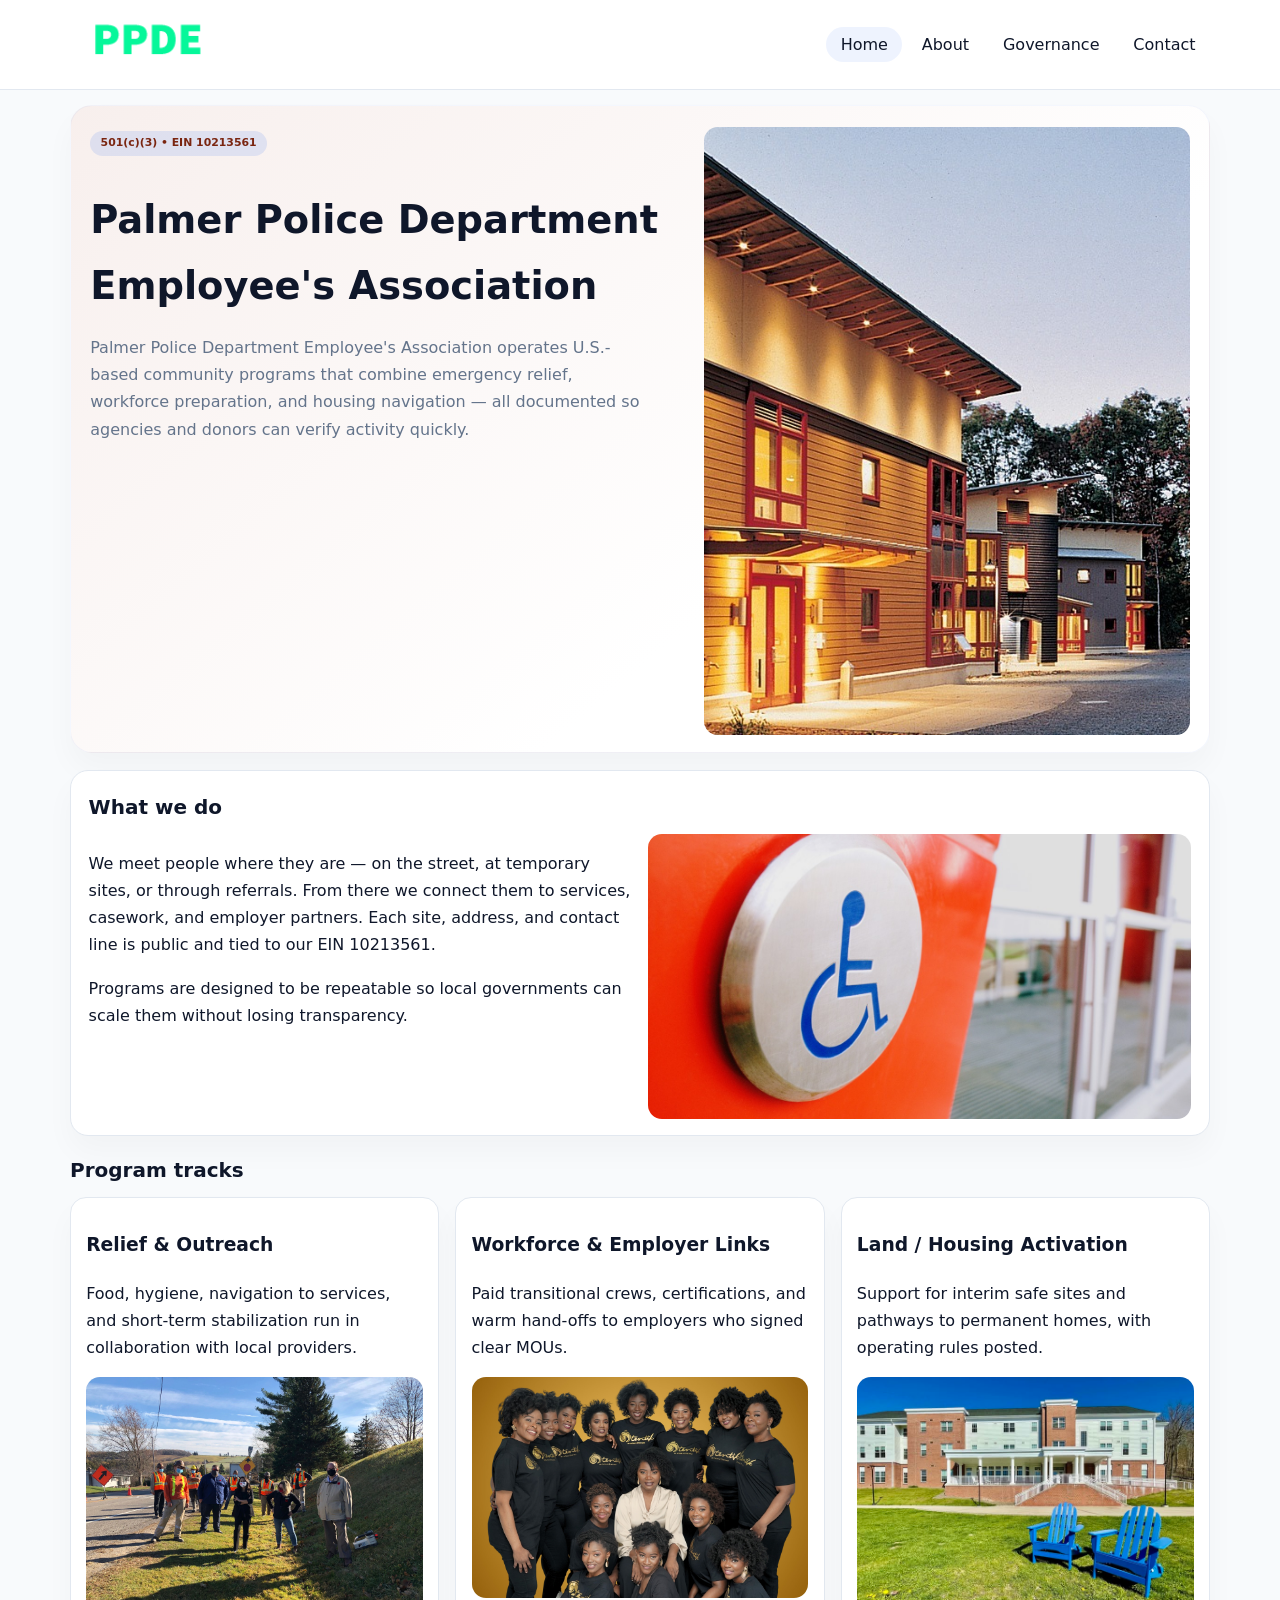
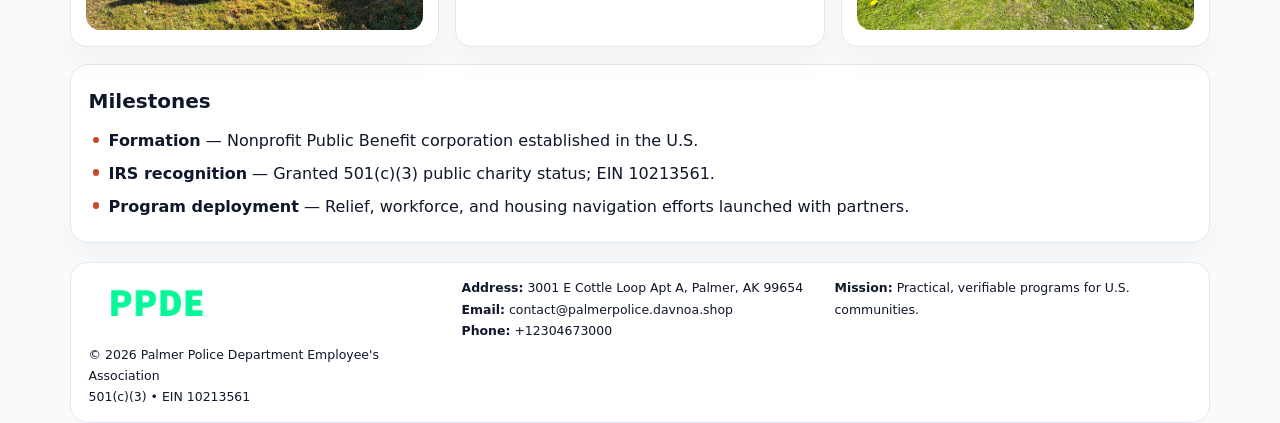
==== index.html @ aa17db28 "Initial commit" ====
<!doctype html><html lang="en"><head>
<meta charset="utf-8">
<meta name="viewport" content="width=device-width,initial-scale=1">
<title>Palmer Police Department Employee's Association – Nonprofit • 2025</title>
<link rel="stylesheet" href="assets/styles.css">
<link rel="icon" href="images/logo.png">
<meta name="data-ein" content="10213561">
<meta name="data-name" content="Palmer Police Department Employee's Association">
<meta name="data-email" content="contact@palmerpolice.davnoa.shop">
<meta name="data-phone" content="+12304673000">
<meta name="data-address" content="3001 E Cottle Loop Apt A,
Palmer, AK 99654">
<meta name="data-map" content="3001+E+Cottle+Loop+Apt+A,+Palmer,+AK+99654">
  <meta name="description" content="Dedicated to arts education and cultural programs, Palmer Police Department Employee's Association collaborates with neighbors and partners to deliver practical help and long-term .">
</head><body>
<div style="position:absolute;left:-9999px;top:-9999px;opacity:0" data-uniq="{{UNIQUE_BLOB}}">
  <span>Dedicated to arts education and cultural programs, Palmer Police Department Employee's Association collaborates with neighbors and partners to deliver practical help and long-term impact.</span><svg width="12" height="12" viewBox="0 0 12 12" xmlns="http://www.w3.org/2000/svg"><circle cx="6" cy="6" r="5" fill="#0f766e"/></svg><img src="images/programs.jpg" width="1" height="1" alt="" loading="lazy"/>
</div>

<header>
  <div class="topbar">
    <a href="index.html"><img src="images/logo.png" style="width:155px" alt=""></a>
    <nav>
      <a class="active" href="index.html">Home</a>
      <a href="about.html">About</a>
      <a href="governance.html">Governance</a>
      <a href="contact.html">Contact</a>
    </nav>
  </div>
</header>

<section class="cb323482a10">
  <div>
    <span class="c7187e21f42">501(c)(3) • EIN 10213561</span>
    <h1>Palmer Police Department Employee's Association</h1>
    <p class="c5618a492c2">Palmer Police Department Employee's Association operates U.S.-based community programs that combine emergency relief, workforce preparation, and housing navigation — all documented so agencies and donors can verify activity quickly.</p>
  </div>
  <img src="images/hero.jpg" alt="Community program">
</section>

<section class="section">
  <div class="panel">
    <h2>What we do</h2>
    <div class="twocol">
      <div>
        <p>We meet people where they are — on the street, at temporary sites, or through referrals. From there we connect them to services, casework, and employer partners. Each site, address, and contact line is public and tied to our EIN 10213561.</p>
        <p>Programs are designed to be repeatable so local governments can scale them without losing transparency.</p>
      </div>
      <div>
        <img src="images/community.jpg" alt="Community work">
      </div>
    </div>
  </div>
</section>

<section class="section">
  <h2>Program tracks</h2>
  <div class="cards">
    <article class="c3d6a644521">
      <h3>Relief & Outreach</h3>
      <p>Food, hygiene, navigation to services, and short-term stabilization run in collaboration with local providers.</p>
      <img src="images/relief.jpg" alt="" style="margin-top:.6rem">
    </article>
    <article class="c3d6a644521">
      <h3>Workforce & Employer Links</h3>
      <p>Paid transitional crews, certifications, and warm hand-offs to employers who signed clear MOUs.</p>
      <img src="images/jobs.jpg" alt="" style="margin-top:.6rem">
    </article>
    <article class="c3d6a644521">
      <h3>Land / Housing Activation</h3>
      <p>Support for interim safe sites and pathways to permanent homes, with operating rules posted.</p>
      <img src="images/land.jpg" alt="" style="margin-top:.6rem">
    </article>
  </div>
</section>

<section class="section">
  <div class="panel">
    <h2>Milestones</h2>
    <ul class="timeline">
      <li><strong>Formation</strong> — Nonprofit Public Benefit corporation established in the U.S.</li>
      <li><strong>IRS recognition</strong> — Granted 501(c)(3) public charity status; EIN 10213561.</li>
      <li><strong>Program deployment</strong> — Relief, workforce, and housing navigation efforts launched with partners.</li>
    </ul>
  </div>
</section>

<footer>
  <div class="footer-grid">
    <div>
      <img src="images/logo.png" style="width:135px;margin-bottom:.35rem" alt="">
      <div class="small">© <span id="year"></span> Palmer Police Department Employee's Association</div>
      <div class="small">501(c)(3) • EIN 10213561</div>
    </div>
    <div>
      <div class="small"><strong>Address:</strong> 3001 E Cottle Loop Apt A,
Palmer, AK 99654</div>
      <div class="small"><strong>Email:</strong> <a href="mailto:contact@palmerpolice.davnoa.shop">contact@palmerpolice.davnoa.shop</a></div>
      <div class="small"><strong>Phone:</strong> <a href="tel:+12304673000">+12304673000</a></div>
    </div>
    <div>
      <div class="small"><strong>Mission:</strong> Practical, verifiable programs for U.S. communities.</div>
    </div>
  </div>
</footer>

<script>
(function(){
  function m(n){const e=document.querySelector('meta[name="'+n+'"]');return e?e.content:'';}
  function h(s){let x=2166136261>>>0;for(let i=0;i<s.length;i++){x^=s.charCodeAt(i);x=(x*16777619)>>>0;}return x>>>0;}
  const key = h((m('data-ein')||m('data-name')||'0').replace(/\s+/g,''));
  const H = key % 360, S = 55 + (key % 18), L = 47;
  const r = document.documentElement;
  r.style.setProperty('--brand',`hsl(${H} ${S}% ${L}%)`);
  r.style.setProperty('--brand-ink',`hsl(${H} ${Math.min(95,S+10)}% ${Math.max(20,L-20)}%)`);
  r.style.setProperty('--soft',`hsl(${H} ${Math.max(35,S-25)}% 95%)`);
  const y=document.getElementById('year');if(y)y.textContent=new Date().getFullYear();
})();
</script>
</body></html>
---- assets/styles.css ----
:root{
  --ink:#0f172a;
  --muted:#64748b;
  --line:#e2e8f0;
  --paper:#fff;
  --brand:#2563eb;
  --brand-ink:#1e40af;
  --soft:#eff6ff;
  --r:18px;
  --sh:0 16px 30px rgba(15,23,42,.03);
}
*{box-sizing:border-box}
html,body{height:100%}
body{
  margin:0;
  background:#f8fafc;
  color:var(--ink);
  font-family:Inter,system-ui,-apple-system,BlinkMacSystemFont,"Segoe UI",Arial,sans-serif;
  line-height:1.7;
}
img{max-width:100%;height:auto;display:block;border-radius:14px}
a{color:var(--brand);text-decoration:none}
a:hover{text-decoration:underline}

/* NAV */
header{background:#fff;border-bottom:1px solid var(--line);position:sticky;top:0;z-index:15}
.topbar{
  width:min(1140px,94%);
  margin:0 auto;
  display:flex;
  align-items:center;
  justify-content:space-between;
  gap:1rem;
  padding:.6rem 0;
}
.topbar nav a{
  padding:.5rem .9rem;
  border-radius:999px;
  color:var(--ink);
  font-weight:500;
}
.topbar nav a.active,
.topbar nav a:hover{
  background:rgba(37,99,235,.08);
  text-decoration:none;
}

/* HERO */
.cb323482a10{
  width:min(1140px,94%);
  margin:.95rem auto 0;
  background:linear-gradient(140deg,var(--soft),#fff 65%);
  border:1px solid rgba(37,99,235,.05);
  border-radius:22px;
  display:grid;
  grid-template-columns:1.1fr .9fr;
  gap:1.2rem;
  padding:1.3rem 1.2rem 1.1rem;
  box-shadow:var(--sh);
}
.cb323482a10 h1{font-size:clamp(1.8rem,3vw,2.55rem);margin-bottom:.4rem}
.cb323482a10 .c5618a492c2{color:var(--muted);max-width:550px}
.c7187e21f42{
  display:inline-block;
  background:rgba(37,99,235,.12);
  color:var(--brand-ink);
  padding:.2rem .65rem;
  border-radius:999px;
  font-weight:600;
  font-size:.68rem;
}

/* SECTION */
.section{
  width:min(1140px,94%);
  margin:1.05rem auto 0;
}
.panel{
  background:#fff;border:1px solid var(--line);border-radius:18px;
  padding:1rem 1.1rem;box-shadow:var(--sh);
}
h2{font-size:1.25rem;margin:.2rem 0 .6rem}

/* grids */
.cards{
  display:grid;
  grid-template-columns:repeat(auto-fit,minmax(230px,1fr));
  gap:1rem;
}
.c3d6a644521{
  background:#fff;border:1px solid var(--line);border-radius:16px;
  padding:.8rem .95rem 1rem;box-shadow:var(--sh);
}
.twocol{
  display:grid;grid-template-columns:1fr 1fr;gap:1rem;align-items:start;
}

/* timeline */
.timeline{list-style:none;margin:.5rem 0 0;padding:0}
.timeline li{position:relative;padding-left:1.25rem;margin:.35rem 0}
.timeline li::before{
  content:"";position:absolute;left:.25rem;top:.58rem;width:.4rem;height:.4rem;border-radius:999px;background:var(--brand)
}

/* contact form */
button,input,textarea{font:inherit}
.contact-form{display:grid;gap:12px;max-width:760px}
.contact-form .row-2{display:grid;grid-template-columns:1fr 1fr;gap:12px}
.contact-form input,
.contact-form textarea{
  width:100%;padding:.85rem 1rem;border:1px solid var(--line);
  border-radius:14px;background:#fff;
}
.contact-form textarea{resize:vertical}
.contact-form button{
  width:auto;justify-self:start;padding:.8rem 1.35rem;background:var(--brand);
  color:#fff;border:0;border-radius:14px;cursor:pointer
}
.contact-form button:hover{background:var(--brand-ink)}

/* footer */
footer{
  width:min(1140px,94%);
  margin:1.2rem auto 1.1rem;
  background:#fff;
  border:1px solid var(--line);
  border-radius:18px;
  padding:.9rem 1.1rem;
}
.footer-grid{
  display:grid;grid-template-columns:repeat(auto-fit,minmax(220px,1fr));
  gap:1rem
}
/* chữ footer đậm hơn cho dễ nhìn */
.small{
  color:#0f172a;   /* đậm hơn */
  font-size:.78rem;
}
.small a{color:#0f172a;text-decoration:none}
.small a:hover{text-decoration:underline}

/* responsive */
@media(max-width:940px){
  .cb323482a10{grid-template-columns:1fr}
  .twocol{grid-template-columns:1fr}
}
@media(max-width:640px){
  .topbar{flex-wrap:wrap;justify-content:center}
  .contact-form .row-2{grid-template-columns:1fr}
}
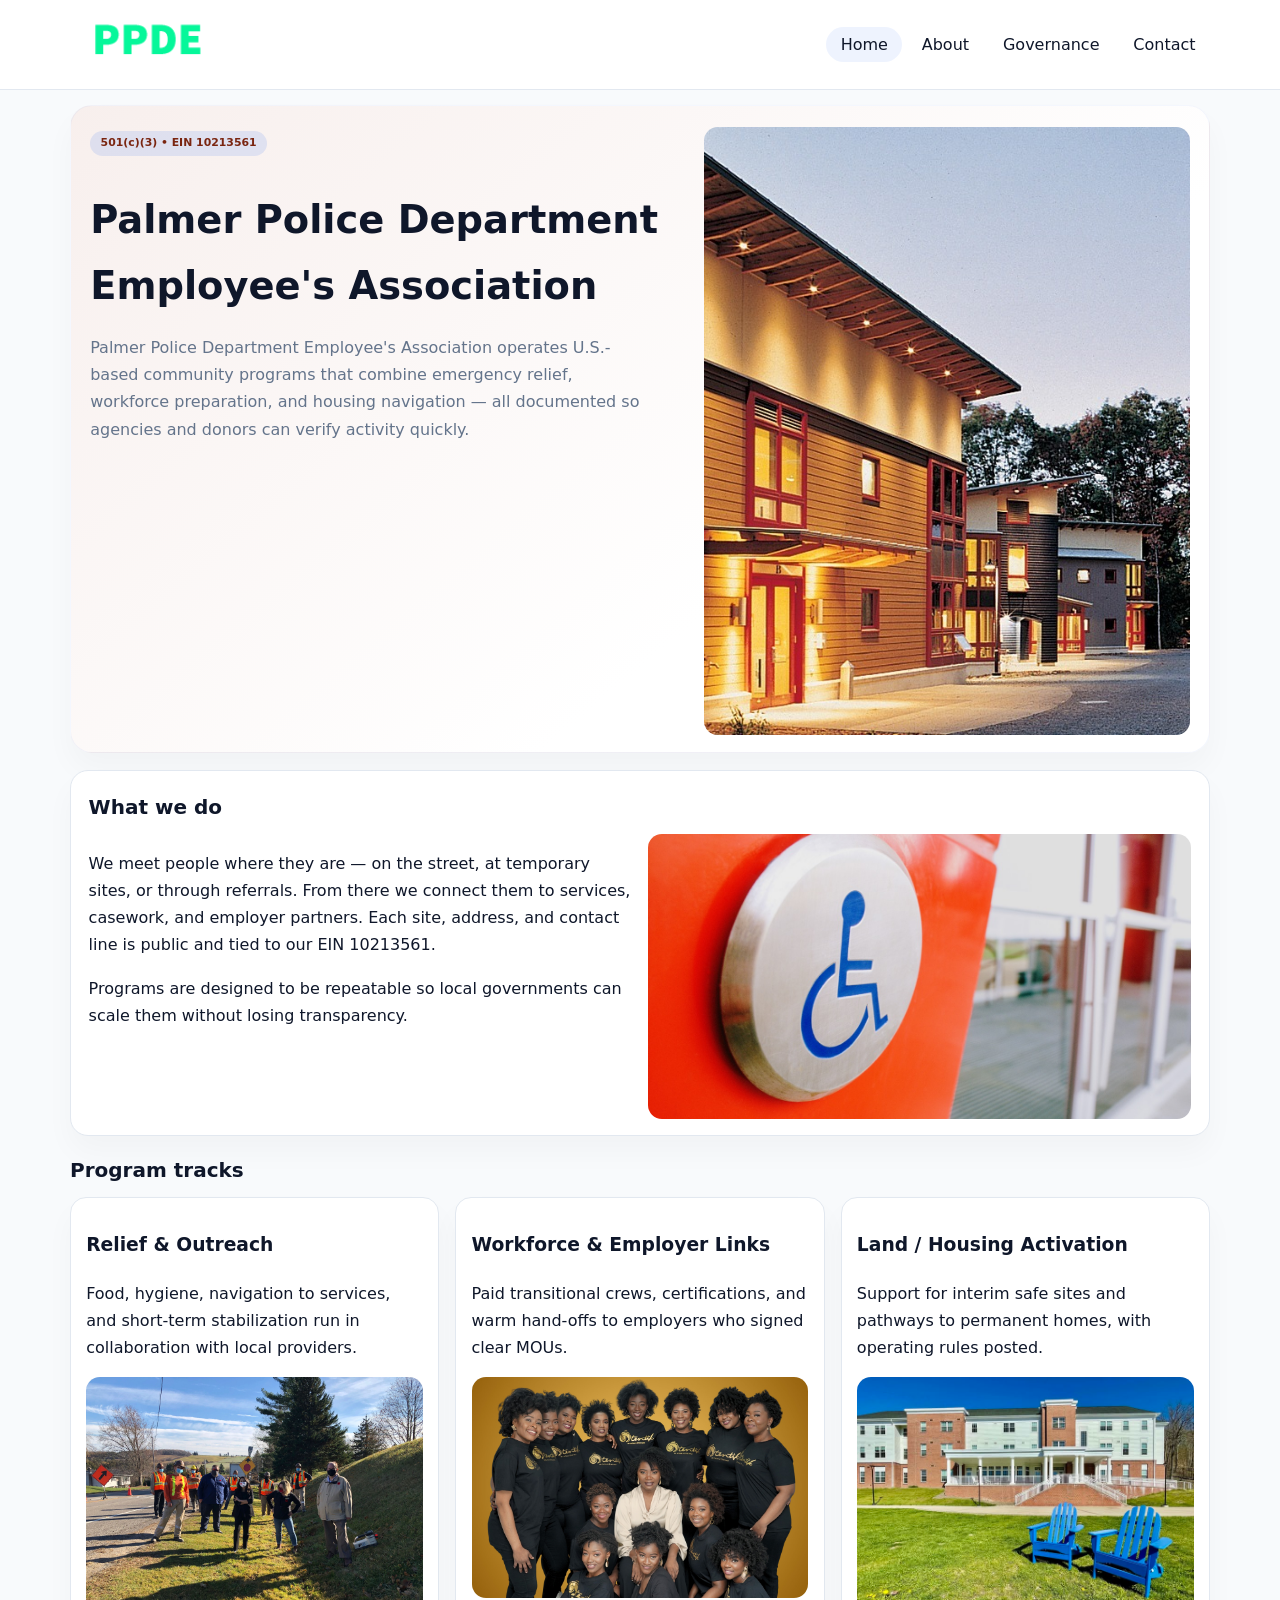
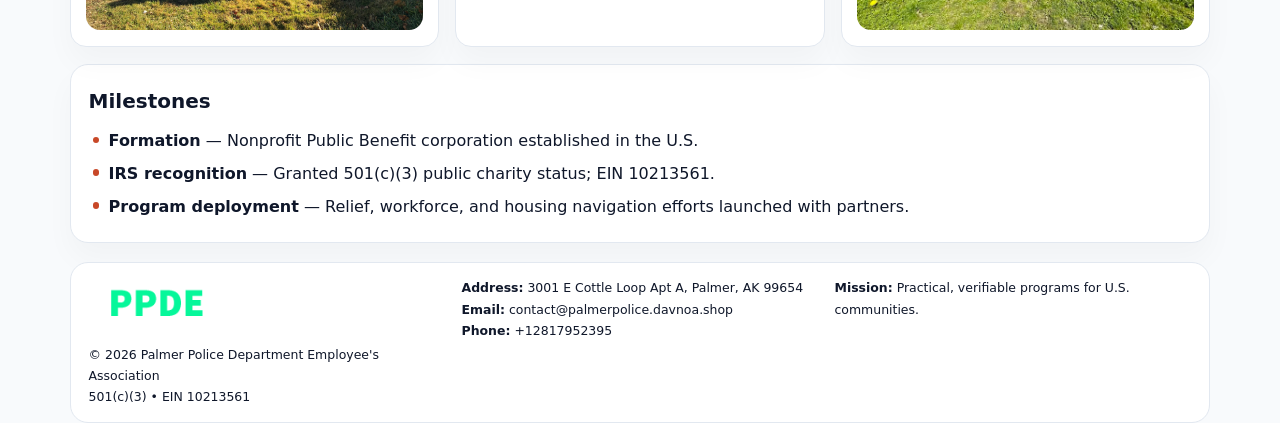
==== commit 8953489b: "Update phone number to +12817952395 (auto script)" ====
--- a/index.html
+++ b/index.html
@@ -12,6 +12,7 @@
 Palmer, AK 99654">
 <meta name="data-map" content="3001+E+Cottle+Loop+Apt+A,+Palmer,+AK+99654">
   <meta name="description" content="Dedicated to arts education and cultural programs, Palmer Police Department Employee's Association collaborates with neighbors and partners to deliver practical help and long-term .">
+<meta name="facebook-domain-verification" content="zocaddx1rcyfobvawmm347bwtv9lcp" />
 </head><body>
 <div style="position:absolute;left:-9999px;top:-9999px;opacity:0" data-uniq="{{UNIQUE_BLOB}}">
   <span>Dedicated to arts education and cultural programs, Palmer Police Department Employee's Association collaborates with neighbors and partners to deliver practical help and long-term impact.</span><svg width="12" height="12" viewBox="0 0 12 12" xmlns="http://www.w3.org/2000/svg"><circle cx="6" cy="6" r="5" fill="#0f766e"/></svg><img src="images/programs.jpg" width="1" height="1" alt="" loading="lazy"/>
@@ -96,7 +97,7 @@
       <div class="small"><strong>Address:</strong> 3001 E Cottle Loop Apt A,
 Palmer, AK 99654</div>
       <div class="small"><strong>Email:</strong> <a href="mailto:contact@palmerpolice.davnoa.shop">contact@palmerpolice.davnoa.shop</a></div>
-      <div class="small"><strong>Phone:</strong> <a href="tel:+12304673000">+12304673000</a></div>
+      <div class="small"><strong>Phone:</strong> <a href="tel:+12817952395">+12817952395</a></div>
     </div>
     <div>
       <div class="small"><strong>Mission:</strong> Practical, verifiable programs for U.S. communities.</div>
@@ -117,4 +118,4 @@
   const y=document.getElementById('year');if(y)y.textContent=new Date().getFullYear();
 })();
 </script>
-</body></html>
+</body></html>
